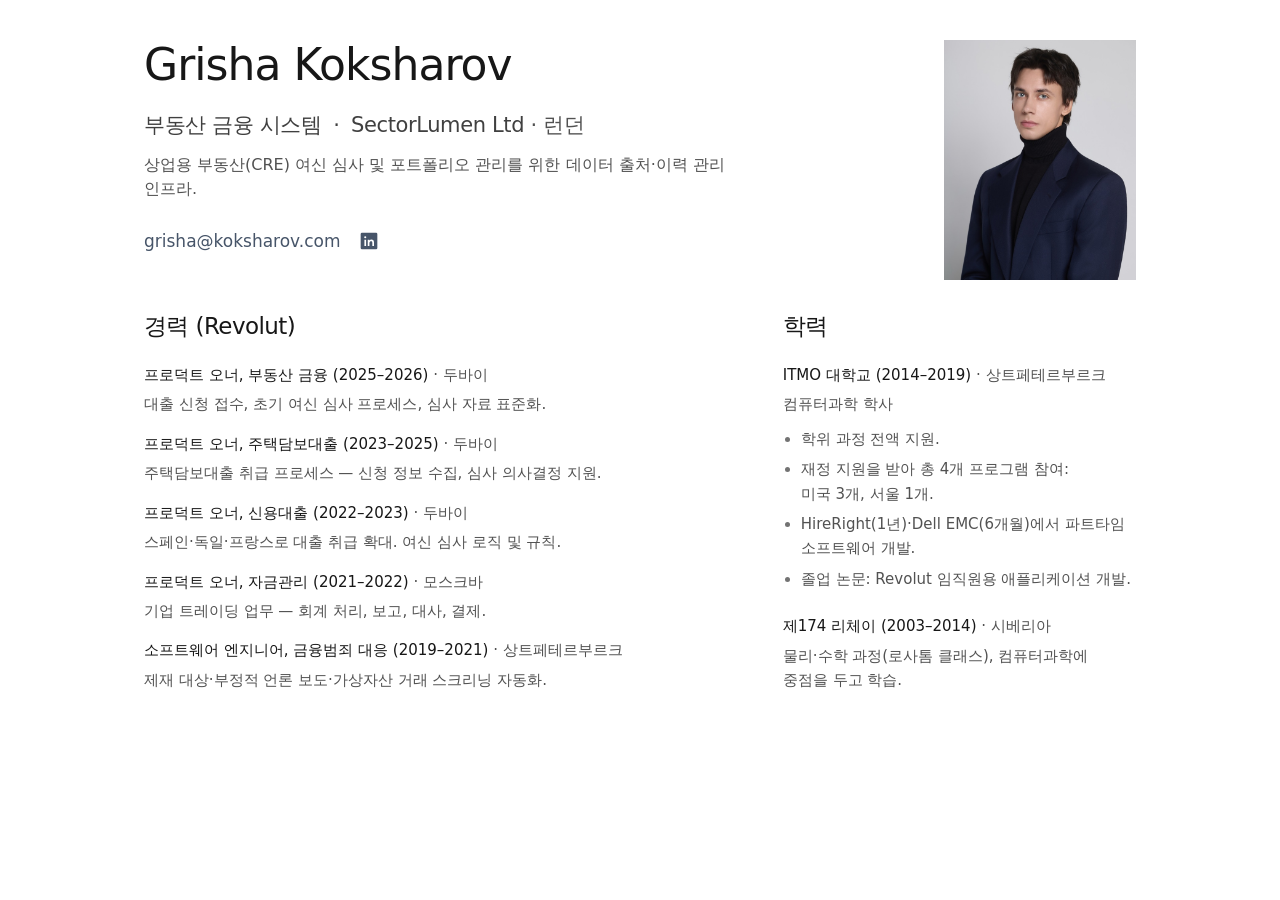
==== kr/index.html @ 25488b18 "Add unlisted Korean page and clarify programme count and company location" ====
<!doctype html>
<html lang="ko">
<head>
  <meta charset="utf-8">
  <meta name="viewport" content="width=device-width, initial-scale=1">
  <meta name="description" content="Grisha Koksharov — 부동산 금융 시스템 · SectorLumen Ltd · 런던.">
  <meta name="robots" content="noindex">
  <title>Grisha Koksharov · SectorLumen Ltd</title>
  <link rel="icon" href="../favicon.ico?v=2" sizes="16x16 32x32 48x48">
  <link rel="icon" type="image/png" sizes="32x32" href="../assets/favicon-32.png?v=2">
  <link rel="apple-touch-icon" sizes="180x180" href="../assets/apple-touch-icon.png?v=2">
  <link rel="stylesheet" href="../assets/site.css">
</head>
<body>
  <main>
    <header class="hero">
      <div>
        <h1 lang="en">Grisha Koksharov</h1>
        <p class="subtitle">부동산 금융 시스템<span class="separator" aria-hidden="true"> · </span><span class="company">SectorLumen Ltd<span class="location"> · 런던</span></span></p>
        <p class="company-description">상업용 부동산(CRE) 여신 심사 및 포트폴리오 관리를 위한 데이터 출처·이력 관리 인프라.</p>
        <nav class="contact-links" aria-label="연락처">
          <a href="mailto:grisha@koksharov.com">grisha@koksharov.com</a>
          <a class="linkedin-link" href="https://www.linkedin.com/in/grisha-koksharov-13304b153/" target="_blank" rel="noopener noreferrer" aria-label="Grisha Koksharov의 LinkedIn 프로필(새 탭에서 열림)" title="LinkedIn(새 탭에서 열림)">
            <svg viewBox="0 0 24 24" aria-hidden="true" focusable="false">
              <rect x="2" y="2" width="20" height="20" rx="1.5" fill="currentColor"/>
              <circle cx="7.5" cy="7.5" r="1.25" fill="#fff"/>
              <path d="M6.5 10.5h2V18h-2zM10.5 10.5h2v1c.6-.8 1.4-1.2 2.4-1.2 2.2 0 3.1 1.4 3.1 3.6V18h-2v-3.7c0-1.2-.3-2-1.4-2-1.2 0-2.1.8-2.1 2.3V18h-2z" fill="#fff"/>
            </svg>
          </a>
        </nav>
      </div>
      <img class="portrait" src="../assets/grisha-koksharov.jpg" alt="Grisha Koksharov 프로필 사진" width="208" height="260">
    </header>
    <div class="background">
      <section aria-labelledby="experience-heading" id="experience">
        <h2 id="experience-heading">경력 (Revolut)</h2>
        <div class="roles">
          <article class="role"><h3>프로덕트 오너, 부동산 금융 <span class="role-meta"><span class="dates">(2025–2026)</span> <span class="location">· 두바이</span></span></h3><p>대출 신청 접수, 초기 여신 심사 프로세스, 심사 자료 표준화.</p></article>
          <article class="role"><h3>프로덕트 오너, 주택담보대출 <span class="role-meta"><span class="dates">(2023–2025)</span> <span class="location">· 두바이</span></span></h3><p>주택담보대출 취급 프로세스 — 신청 정보 수집, 심사 의사결정 지원.</p></article>
          <article class="role"><h3>프로덕트 오너, 신용대출 <span class="role-meta"><span class="dates">(2022–2023)</span> <span class="location">· 두바이</span></span></h3><p>스페인·독일·프랑스로 대출 취급 확대. 여신 심사 로직 및 규칙.</p></article>
          <article class="role"><h3>프로덕트 오너, 자금관리 <span class="role-meta"><span class="dates">(2021–2022)</span> <span class="location">· 모스크바</span></span></h3><p>기업 트레이딩 업무 — 회계 처리, 보고, 대사, 결제.</p></article>
          <article class="role"><h3>소프트웨어 엔지니어, 금융범죄 대응 <span class="role-meta"><span class="dates">(2019–2021)</span> <span class="location">· 상트페테르부르크</span></span></h3><p>제재 대상·부정적 언론 보도·가상자산 거래 스크리닝 자동화.</p></article>
        </div>
      </section>
      <section class="education" aria-labelledby="education-heading" id="education">
        <h2 id="education-heading">학력</h2>
        <article>
          <h3>ITMO 대학교 <span class="role-meta"><span class="dates">(2014–2019)</span> <span class="location">· 상트페테르부르크</span></span></h3>
          <p class="qualification">컴퓨터과학 학사</p>
          <ul>
            <li>학위 과정 전액 지원.</li>
            <li>재정 지원을 받아 총 4개 프로그램 참여: <span class="nowrap">미국 3개</span>, <span class="nowrap">서울 1개</span>.</li>
            <li>HireRight(1년)·Dell EMC(6개월)에서 파트타임 소프트웨어 개발.</li>
            <li>졸업 논문: Revolut 임직원용 애플리케이션 개발.</li>
          </ul>
        </article>
        <article>
          <h3>제174 리체이 <span class="role-meta"><span class="dates">(2003–2014)</span> <span class="location">· 시베리아</span></span></h3>
          <p>물리·수학 과정(로사톰 클래스), 컴퓨터과학에 중점을 두고 학습.</p>
        </article>
      </section>
    </div>
  </main>
</body>
</html>
---- assets/site.css ----
* { box-sizing: border-box; }
    body { margin: 0; background: #fff; color: #171717; font-family: ui-sans-serif, system-ui, sans-serif, "Apple Color Emoji", "Segoe UI Emoji", "Segoe UI Symbol", "Noto Color Emoji"; -webkit-font-smoothing: antialiased; }
    main { max-width: 1200px; margin: auto; padding: 48px 48px 40px; }
    .hero { display: grid; grid-template-columns: minmax(0, 1fr) auto; align-items: start; gap: 48px; margin-bottom: 40px; }
    h1 { margin: 0 0 28px; font-size: 60px; font-weight: 500; letter-spacing: -.025em; line-height: 1.05; }
    .subtitle { margin: 0 0 12px; color: #404040; font-size: 24px; line-height: 1.4; letter-spacing: -.025em; }
    .company-description { max-width: 60ch; margin: 0 0 28px; color: #525252; font-size: 16px; line-height: 1.5; }
    .company { white-space: nowrap; }
    .separator { padding: 0 .25em; }
    a { color: #475569; text-decoration: none; font-size: 17px; }
    a:hover { color: #334155; text-decoration: underline; text-underline-offset: 4px; }
    a:focus-visible { outline: 2px solid #475569; outline-offset: 5px; }
    .contact-links { display: flex; align-items: center; gap: 12px; }
    .linkedin-link { display: inline-flex; align-items: center; justify-content: center; width: 32px; height: 32px; border-radius: 3px; }
    .linkedin-link:hover { background: #f5f5f5; }
    .linkedin-link svg { display: block; width: 20px; height: 20px; }
    .portrait { display: block; width: 208px; height: 260px; object-fit: cover; object-position: 50% 20%; }
    .background { display: grid; grid-template-columns: minmax(0, 1.65fr) minmax(0, 1fr); gap: 56px; align-items: start; }
    h2 { margin: 0 0 24px; font-weight: 500; font-size: 24px; letter-spacing: -.025em; line-height: 1.3; }
    .dates, .nowrap { white-space: nowrap; }
    .location { color: #525252; font-weight: 400; white-space: nowrap; }
    .roles { display: grid; gap: 16px; }
    h3 { margin: 0 0 6px; font-size: 15px; font-weight: 500; line-height: 1.5; }
    .role p, .education p, .education ul { margin: 0; color: #525252; font-size: 15px; line-height: 1.625; }
    .education ul { padding-left: 18px; }
    .education .qualification { margin-bottom: 10px; }
    .education li + li { margin-top: 6px; }
    .education li::marker { color: #737373; }
    .education article + article { margin-top: 24px; }
    @media (min-width: 1200px) and (min-height: 840px) {
      .hero { padding-right: 48px; }
      .portrait { width: 240px; height: 300px; }
    }
    @media (min-width: 1024px) and (max-height: 800px) {
      main { padding-top: 32px; padding-bottom: 24px; }
      .hero { margin-bottom: 32px; }
      .portrait { width: 176px; height: 220px; }
      .roles { gap: 14px; }
    }
    @media (max-width: 1023px) {
      main { padding: 40px 32px; }
      h1 { font-size: 48px; }
      .subtitle { font-size: 21px; }
      .company { display: block; margin-top: 4px; }
      .separator { display: none; }
      .background { grid-template-columns: 1fr; gap: 40px; }
    }
    @media (max-width: 639px) {
      main { padding: 32px 24px 40px; }
      .hero { grid-template-columns: 1fr; gap: 28px; margin-bottom: 36px; }
      h1 { font-size: 42px; margin-bottom: 20px; }
      .subtitle { font-size: 20px; }
      .portrait { width: 176px; height: 220px; }
      h2 { font-size: 22px; }
      .roles { gap: 20px; }
      .role-meta { display: block; margin-top: 2px; color: #525252; font-weight: 400; }
    }
  :root {
  --page-width: 1088px;
  --page-top: 40px;
  --hero-gap: 56px;
  --hero-bottom: 32px;
  --name-size: 44px;
  --name-bottom: 22px;
  --subtitle-size: 21px;
  --portrait-width: 192px;
  --portrait-height: 240px;
  --portrait-y: 25%;
  --mobile-name: 33px;
  --mobile-portrait-width: 96px;
  --mobile-portrait-height: 120px;
}

/* Approved K2 profile layout, 2 November 2026. */
main { max-width: var(--page-width); padding: var(--page-top) 48px 40px; }
.hero { padding-right: 0; gap: var(--hero-gap); margin-bottom: var(--hero-bottom); }
h1 { font-size: var(--name-size); font-weight: 400; line-height: 1.12; letter-spacing: -.022em; margin-bottom: var(--name-bottom); }
.subtitle { font-size: var(--subtitle-size); line-height: 1.4; letter-spacing: -.018em; }
.company-description { max-width: 58ch; margin-bottom: 24px; }
.portrait { width: var(--portrait-width); height: var(--portrait-height); object-position: 50% var(--portrait-y); }
h2 { font-size: 23px; margin-bottom: 22px; }
.roles { gap: 16px; }
@media (max-width: 1023px) {
  main { padding: 40px 32px; }
  .hero { gap: 40px; }
  h1 { font-size: 42px; }
  .subtitle { font-size: 21px; }
  .portrait { width: 176px; height: 220px; }
}
@media (max-width: 639px) {
  main { padding: 28px 24px 40px; }
  .hero { grid-template-columns: 1fr; gap: 24px; margin-bottom: 32px; }
  h1 { font-size: var(--mobile-name); line-height: 1.14; margin-bottom: 18px; letter-spacing: -.025em; }
  .subtitle { font-size: 19px; }
  .company-description { font-size: 16px; margin-bottom: 22px; }
  .portrait { width: var(--mobile-portrait-width); height: var(--mobile-portrait-height); }
  h2 { font-size: 22px; margin-bottom: 22px; }
  .roles { gap: 20px; }
}

@media (max-width: 639px) {
  .hero { grid-template-columns: minmax(0, 1fr) var(--mobile-portrait-width); column-gap: 20px; row-gap: 0; align-items: start; }
  .hero > div { display: contents; }
  .hero h1 { grid-column: 1; grid-row: 1; align-self: start; margin: 0; padding-top: 1px; }
  .hero .portrait { grid-column: 2; grid-row: 1; }
  .hero .subtitle { grid-column: 1 / -1; grid-row: 2; margin: 22px 0 12px; }
  .hero .company-description { grid-column: 1 / -1; grid-row: 3; margin: 0 0 20px; }
  .hero .contact-links { grid-column: 1 / -1; grid-row: 4; justify-self: start; }
}
@media (max-width: 359px) {
  .hero { column-gap: 14px; }
  .hero h1 { font-size: 28px; }
}
@media (min-width: 1024px) and (max-height: 800px) {
  main { padding-top: 32px; padding-bottom: 24px; }
}


/* Korean typography: preserve words while allowing long text to fit narrow screens. */
html[lang="ko"] body { font-family: system-ui, "Apple SD Gothic Neo", "Malgun Gothic", "Noto Sans KR", sans-serif; word-break: keep-all; overflow-wrap: break-word; }
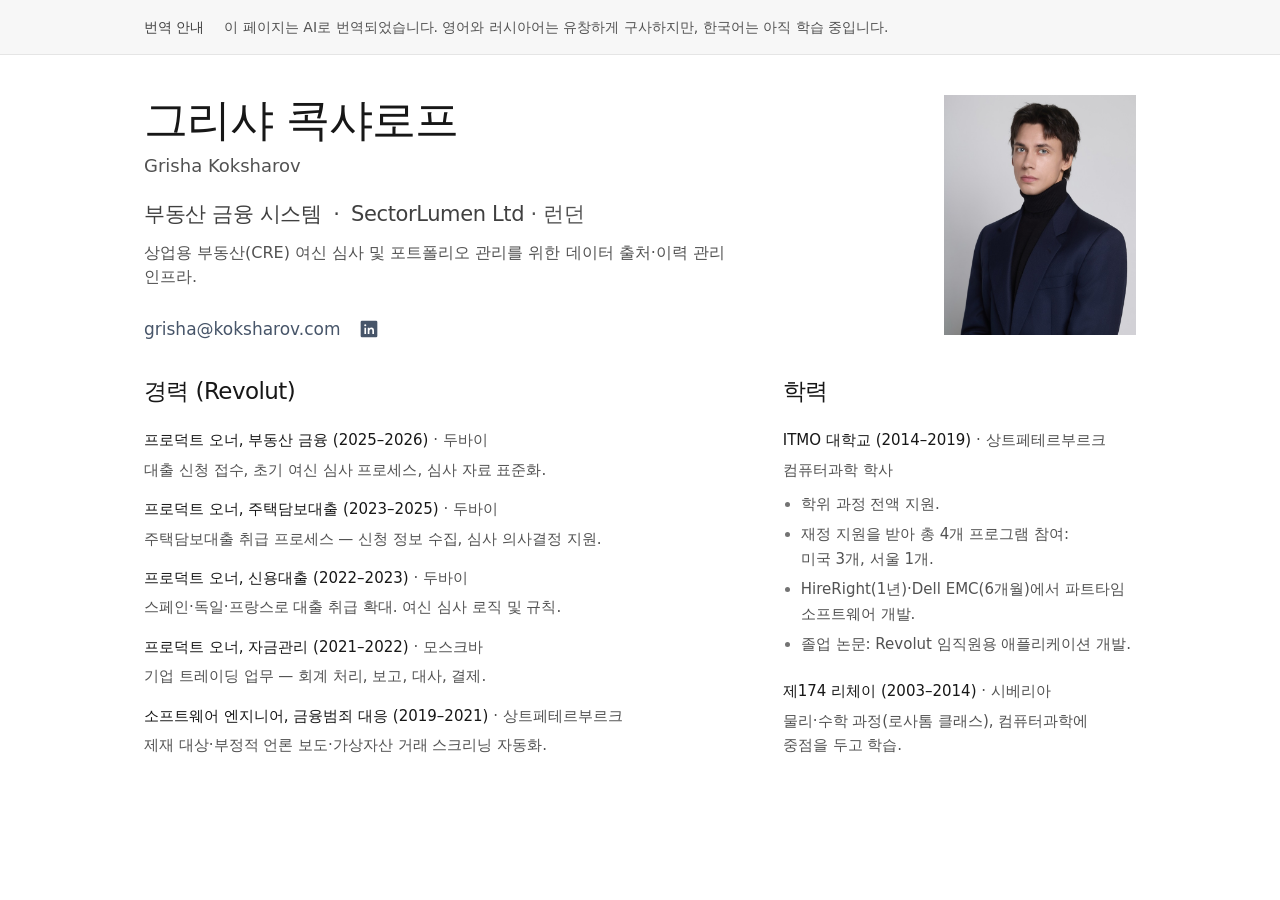
==== commit 7b5b8a24: "Add Korean translation notice and bilingual name heading" ====
--- a/kr/index.html
+++ b/kr/index.html
@@ -5,17 +5,23 @@
   <meta name="viewport" content="width=device-width, initial-scale=1">
   <meta name="description" content="Grisha Koksharov — 부동산 금융 시스템 · SectorLumen Ltd · 런던.">
   <meta name="robots" content="noindex">
-  <title>Grisha Koksharov · SectorLumen Ltd</title>
+  <title>그리샤 콕샤로프 · SectorLumen Ltd</title>
   <link rel="icon" href="../favicon.ico?v=2" sizes="16x16 32x32 48x48">
   <link rel="icon" type="image/png" sizes="32x32" href="../assets/favicon-32.png?v=2">
   <link rel="apple-touch-icon" sizes="180x180" href="../assets/apple-touch-icon.png?v=2">
-  <link rel="stylesheet" href="../assets/site.css">
+  <link rel="stylesheet" href="../assets/site.css?v=2">
 </head>
 <body>
+  <aside class="translation-notice" aria-label="번역 및 언어 안내">
+    <div class="translation-notice-inner">
+      <strong>번역 안내</strong>
+      <p>이 페이지는 AI로 번역되었습니다. 영어와 러시아어는 유창하게 구사하지만, 한국어는 아직 학습 중입니다.</p>
+    </div>
+  </aside>
   <main>
     <header class="hero">
       <div>
-        <h1 lang="en">Grisha Koksharov</h1>
+        <h1>그리샤 콕샤로프<span class="latin-name" lang="en">Grisha Koksharov</span></h1>
         <p class="subtitle">부동산 금융 시스템<span class="separator" aria-hidden="true"> · </span><span class="company">SectorLumen Ltd<span class="location"> · 런던</span></span></p>
         <p class="company-description">상업용 부동산(CRE) 여신 심사 및 포트폴리오 관리를 위한 데이터 출처·이력 관리 인프라.</p>
         <nav class="contact-links" aria-label="연락처">
--- a/assets/site.css
+++ b/assets/site.css
@@ -118,3 +118,16 @@
 
 /* Korean typography: preserve words while allowing long text to fit narrow screens. */
 html[lang="ko"] body { font-family: system-ui, "Apple SD Gothic Neo", "Malgun Gothic", "Noto Sans KR", sans-serif; word-break: keep-all; overflow-wrap: break-word; }
+.translation-notice { background: #f7f7f7; border-bottom: 1px solid #e5e5e5; color: #525252; }
+.translation-notice-inner { max-width: var(--page-width); margin: auto; padding: 16px 48px; display: flex; align-items: baseline; gap: 20px; font-size: 14px; line-height: 1.6; }
+.translation-notice strong { flex: none; color: #404040; font-weight: 500; }
+.translation-notice p { margin: 0; }
+.latin-name { display: block; margin-top: 8px; color: #525252; font-size: 18px; font-weight: 400; line-height: 1.4; letter-spacing: 0; }
+@media (max-width: 1023px) {
+  .translation-notice-inner { padding-right: 32px; padding-left: 32px; }
+}
+@media (max-width: 639px) {
+  .translation-notice-inner { display: block; padding: 14px 24px; }
+  .translation-notice strong { display: block; margin-bottom: 4px; }
+  .latin-name { margin-top: 6px; font-size: 16px; }
+}
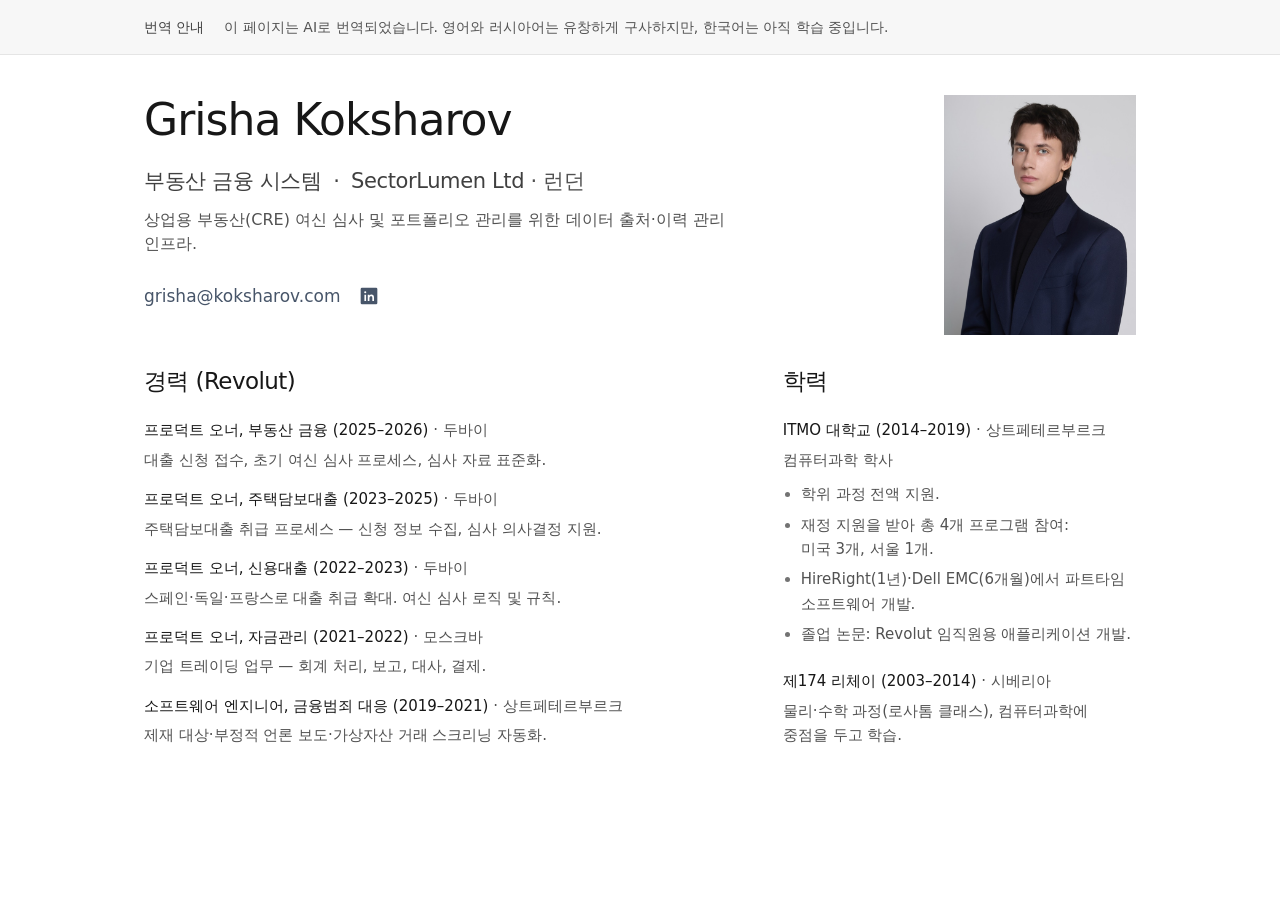
==== commit aa770b33: "Keep English name on Korean page" ====
--- a/kr/index.html
+++ b/kr/index.html
@@ -5,7 +5,7 @@
   <meta name="viewport" content="width=device-width, initial-scale=1">
   <meta name="description" content="Grisha Koksharov — 부동산 금융 시스템 · SectorLumen Ltd · 런던.">
   <meta name="robots" content="noindex">
-  <title>그리샤 콕샤로프 · SectorLumen Ltd</title>
+  <title>Grisha Koksharov · SectorLumen Ltd</title>
   <link rel="icon" href="../favicon.ico?v=2" sizes="16x16 32x32 48x48">
   <link rel="icon" type="image/png" sizes="32x32" href="../assets/favicon-32.png?v=2">
   <link rel="apple-touch-icon" sizes="180x180" href="../assets/apple-touch-icon.png?v=2">
@@ -21,7 +21,7 @@
   <main>
     <header class="hero">
       <div>
-        <h1>그리샤 콕샤로프<span class="latin-name" lang="en">Grisha Koksharov</span></h1>
+        <h1 lang="en">Grisha Koksharov</h1>
         <p class="subtitle">부동산 금융 시스템<span class="separator" aria-hidden="true"> · </span><span class="company">SectorLumen Ltd<span class="location"> · 런던</span></span></p>
         <p class="company-description">상업용 부동산(CRE) 여신 심사 및 포트폴리오 관리를 위한 데이터 출처·이력 관리 인프라.</p>
         <nav class="contact-links" aria-label="연락처">
--- a/assets/site.css
+++ b/assets/site.css
@@ -122,12 +122,10 @@
 .translation-notice-inner { max-width: var(--page-width); margin: auto; padding: 16px 48px; display: flex; align-items: baseline; gap: 20px; font-size: 14px; line-height: 1.6; }
 .translation-notice strong { flex: none; color: #404040; font-weight: 500; }
 .translation-notice p { margin: 0; }
-.latin-name { display: block; margin-top: 8px; color: #525252; font-size: 18px; font-weight: 400; line-height: 1.4; letter-spacing: 0; }
 @media (max-width: 1023px) {
   .translation-notice-inner { padding-right: 32px; padding-left: 32px; }
 }
 @media (max-width: 639px) {
   .translation-notice-inner { display: block; padding: 14px 24px; }
   .translation-notice strong { display: block; margin-bottom: 4px; }
-  .latin-name { margin-top: 6px; font-size: 16px; }
 }
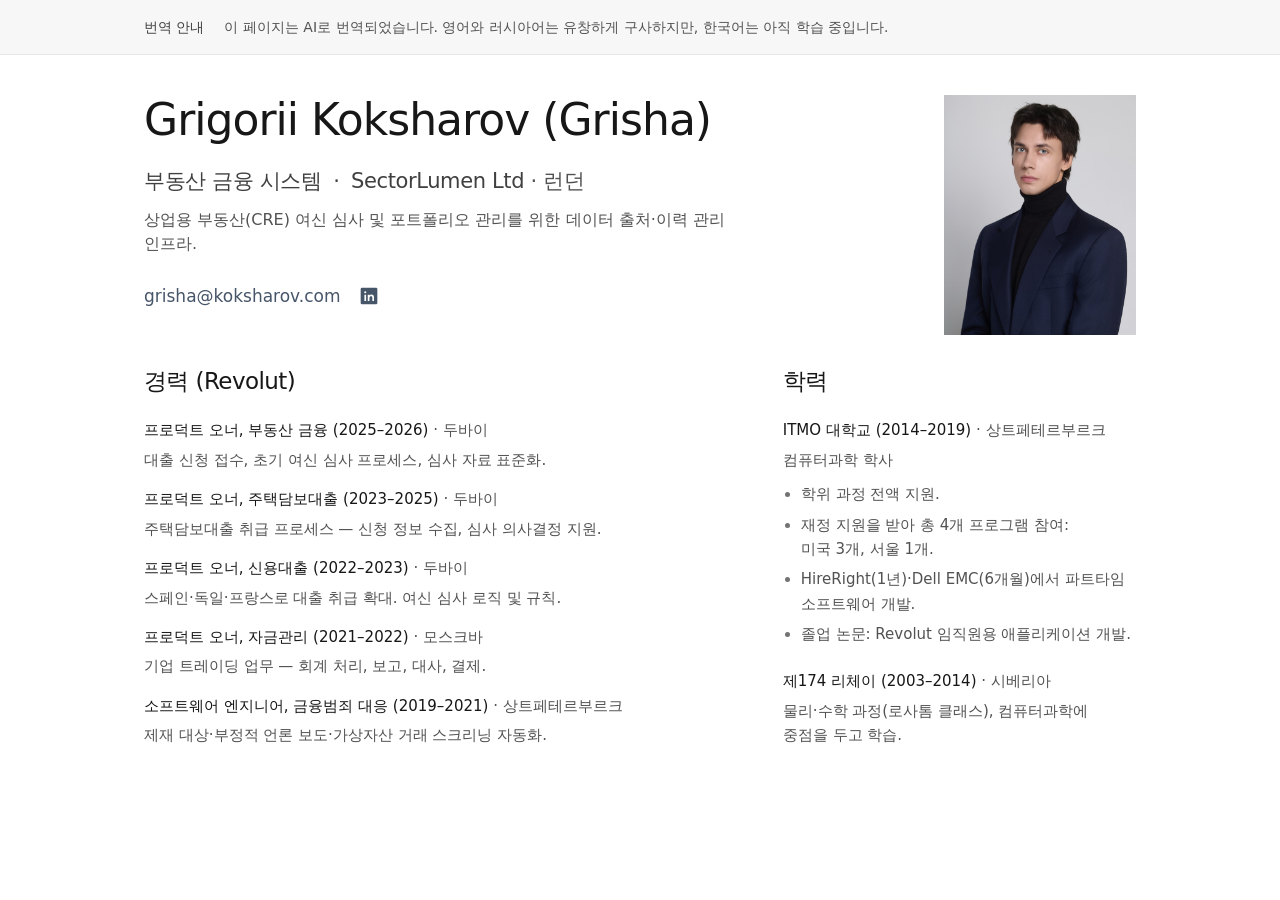
==== commit 711013c3: "Use Grigorii Koksharov (Grisha) across both language pages" ====
--- a/kr/index.html
+++ b/kr/index.html
@@ -3,9 +3,9 @@
 <head>
   <meta charset="utf-8">
   <meta name="viewport" content="width=device-width, initial-scale=1">
-  <meta name="description" content="Grisha Koksharov — 부동산 금융 시스템 · SectorLumen Ltd · 런던.">
+  <meta name="description" content="Grigorii Koksharov (Grisha) — 부동산 금융 시스템 · SectorLumen Ltd · 런던.">
   <meta name="robots" content="noindex">
-  <title>Grisha Koksharov · SectorLumen Ltd</title>
+  <title>Grigorii Koksharov (Grisha) · SectorLumen Ltd</title>
   <link rel="icon" href="../favicon.ico?v=2" sizes="16x16 32x32 48x48">
   <link rel="icon" type="image/png" sizes="32x32" href="../assets/favicon-32.png?v=2">
   <link rel="apple-touch-icon" sizes="180x180" href="../assets/apple-touch-icon.png?v=2">
@@ -21,12 +21,12 @@
   <main>
     <header class="hero">
       <div>
-        <h1 lang="en">Grisha Koksharov</h1>
+        <h1 lang="en">Grigorii Koksharov (Grisha)</h1>
         <p class="subtitle">부동산 금융 시스템<span class="separator" aria-hidden="true"> · </span><span class="company">SectorLumen Ltd<span class="location"> · 런던</span></span></p>
         <p class="company-description">상업용 부동산(CRE) 여신 심사 및 포트폴리오 관리를 위한 데이터 출처·이력 관리 인프라.</p>
         <nav class="contact-links" aria-label="연락처">
           <a href="mailto:grisha@koksharov.com">grisha@koksharov.com</a>
-          <a class="linkedin-link" href="https://www.linkedin.com/in/grisha-koksharov-13304b153/" target="_blank" rel="noopener noreferrer" aria-label="Grisha Koksharov의 LinkedIn 프로필(새 탭에서 열림)" title="LinkedIn(새 탭에서 열림)">
+          <a class="linkedin-link" href="https://www.linkedin.com/in/grisha-koksharov-13304b153/" target="_blank" rel="noopener noreferrer" aria-label="Grigorii Koksharov (Grisha)의 LinkedIn 프로필(새 탭에서 열림)" title="LinkedIn(새 탭에서 열림)">
             <svg viewBox="0 0 24 24" aria-hidden="true" focusable="false">
               <rect x="2" y="2" width="20" height="20" rx="1.5" fill="currentColor"/>
               <circle cx="7.5" cy="7.5" r="1.25" fill="#fff"/>
@@ -35,7 +35,7 @@
           </a>
         </nav>
       </div>
-      <img class="portrait" src="../assets/grisha-koksharov.jpg" alt="Grisha Koksharov 프로필 사진" width="208" height="260">
+      <img class="portrait" src="../assets/grisha-koksharov.jpg" alt="Grigorii Koksharov (Grisha) 프로필 사진" width="208" height="260">
     </header>
     <div class="background">
       <section aria-labelledby="experience-heading" id="experience">
